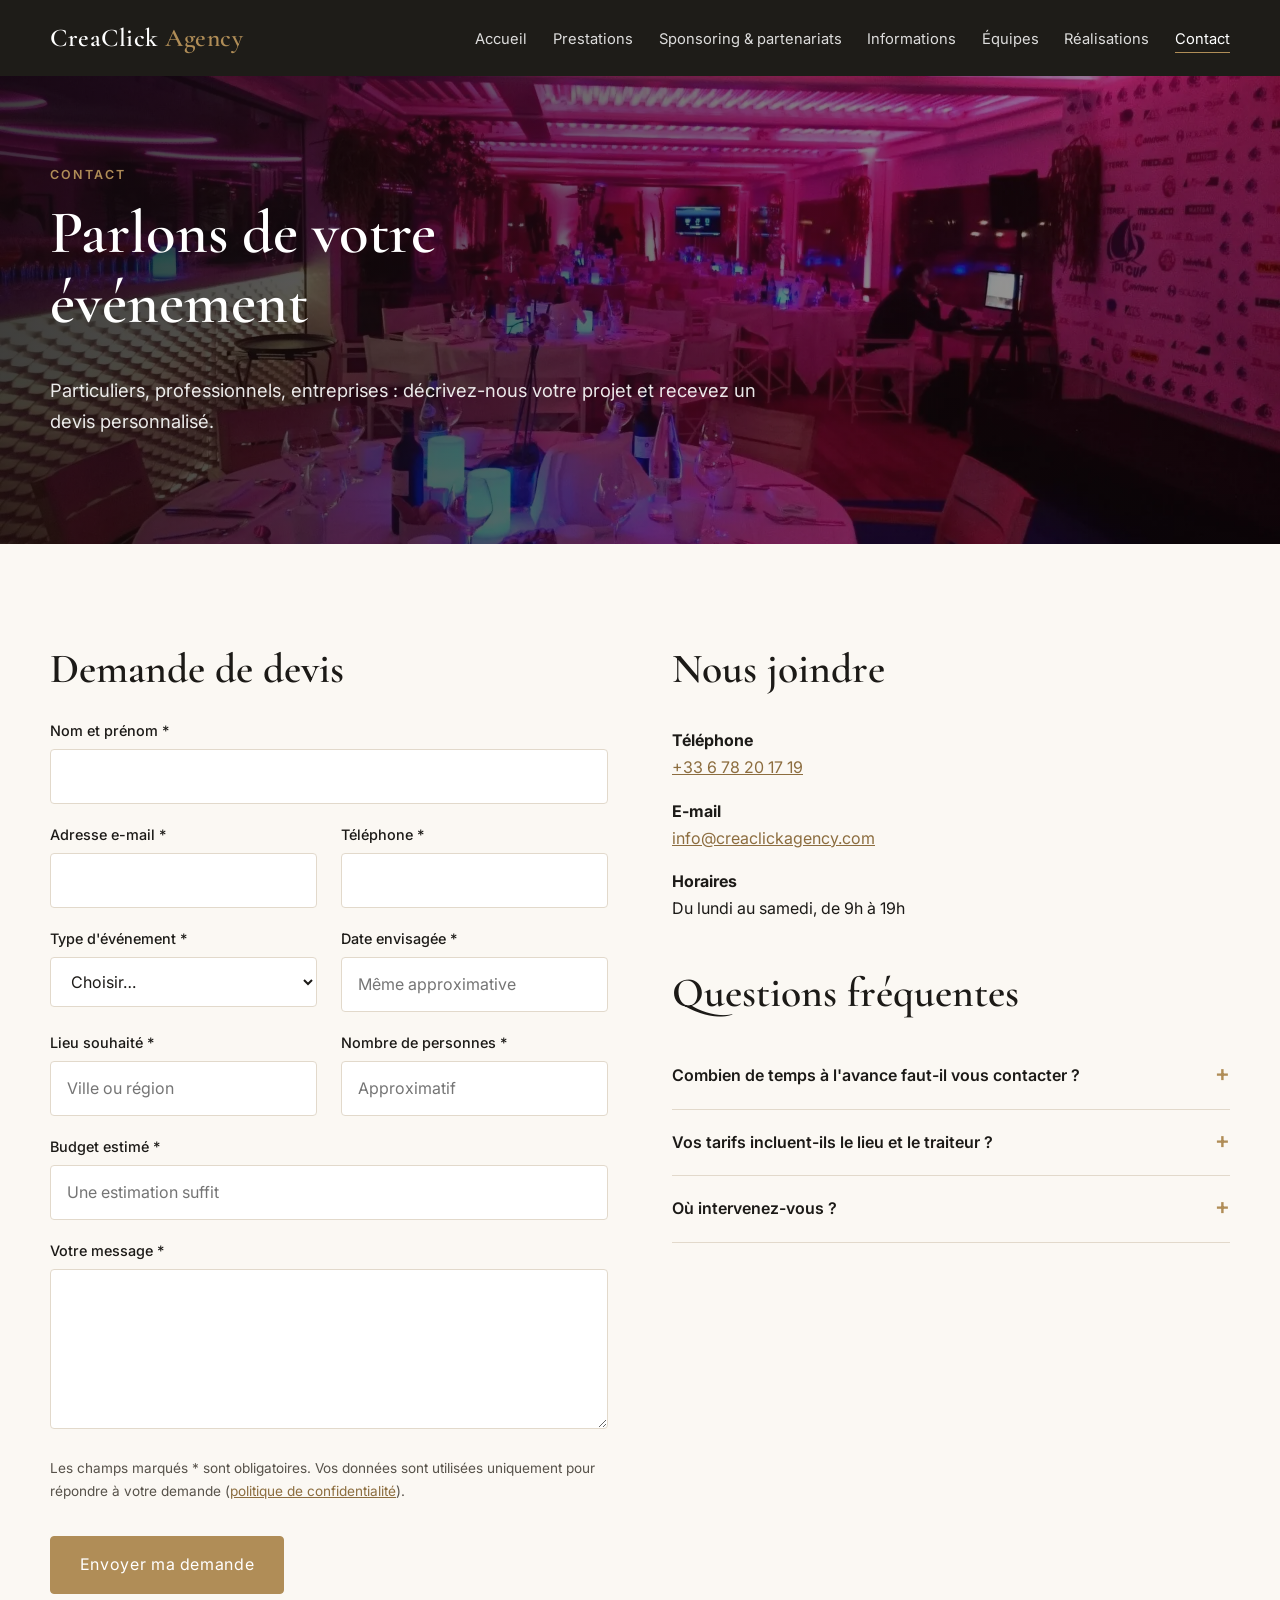
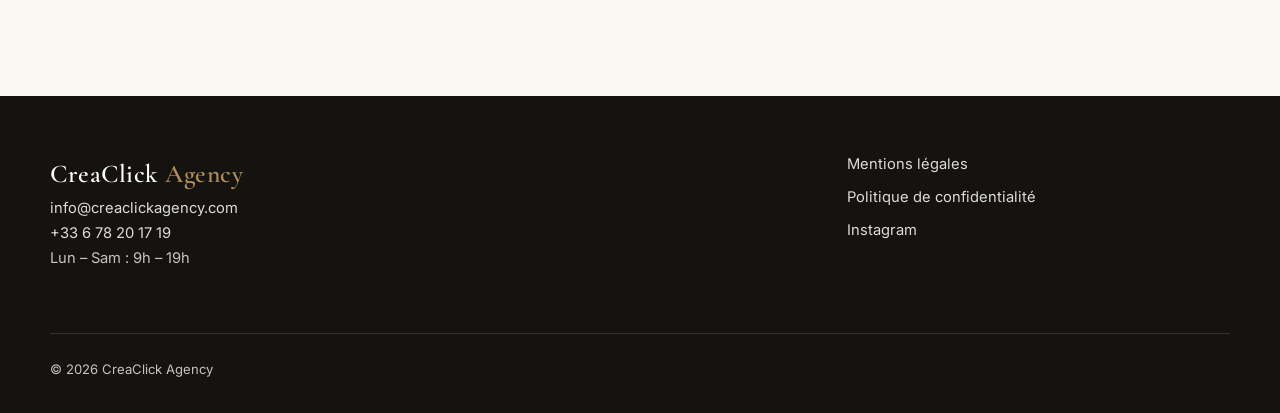
==== contact/index.html @ 63cdad79 "Refonte statique du site CreaClick Agency - 7 pages reprises de Webador + mentions légales, confiden" ====
<!doctype html>
<html lang="fr">
<head>
  <meta charset="utf-8">
  <meta name="viewport" content="width=device-width, initial-scale=1">
  <title>Contact & demande de devis | CreaClick Agency</title>
  <meta name="description" content="Demandez votre devis personnalisé pour un séminaire, un mariage, une soirée privée ou un gala. Réponse rapide, du lundi au samedi de 9h à 19h.">
  <link rel="canonical" href="https://www.creaclickagency.com/contact/">
  <meta property="og:type" content="website">
  <meta property="og:locale" content="fr_FR">
  <meta property="og:site_name" content="CreaClick Agency">
  <meta property="og:title" content="Contact & devis – CreaClick Agency">
  <meta property="og:description" content="Parlez-nous de votre événement : nous revenons vers vous avec une proposition sur mesure.">
  <meta property="og:image" content="https://www.creaclickagency.com/assets/img/og/og-default.jpg">
  <meta property="og:url" content="https://www.creaclickagency.com/contact/">
  <link rel="icon" href="/assets/icons/favicon.svg" type="image/svg+xml">
  <link rel="manifest" href="/site.webmanifest">
  <link rel="preconnect" href="https://fonts.googleapis.com">
  <link rel="preconnect" href="https://fonts.gstatic.com" crossorigin>
  <link href="https://fonts.googleapis.com/css2?family=Cormorant+Garamond:wght@500;600&family=Inter:wght@400;500;600&display=swap" rel="stylesheet">
  <link rel="stylesheet" href="/assets/css/style.css">
  <script type="application/ld+json">
  {
    "@context": "https://schema.org",
    "@type": "FAQPage",
    "mainEntity": [
      {"@type": "Question", "name": "Combien de temps à l'avance faut-il vous contacter ?",
       "acceptedAnswer": {"@type": "Answer", "text": "Nous recommandons de nous contacter 4 à 6 semaines avant un événement de taille moyenne. Les projets de dernière minute sont également acceptés."}},
      {"@type": "Question", "name": "Vos tarifs incluent-ils le lieu et le traiteur ?",
       "acceptedAnswer": {"@type": "Answer", "text": "Non. Le lieu et le traiteur figurent dans votre devis, détaillés poste par poste."}},
      {"@type": "Question", "name": "Où intervenez-vous ?",
       "acceptedAnswer": {"@type": "Answer", "text": "Principalement sur la Côte d'Azur et à Monaco, mais aussi partout en France et à l'international."}}
    ]
  }
  </script>
</head>
<body>
  <a class="skip-link" href="#main-content">Passer au contenu principal</a>

  <header class="site-header">
    <div class="container header-inner">
      <a class="logo" href="/">CreaClick <span>Agency</span></a>
      <button class="nav-toggle" aria-expanded="false" aria-controls="main-nav">Menu</button>
      <nav id="main-nav" class="main-nav" aria-label="Navigation principale">
        <ul>
          <li><a href="/">Accueil</a></li>
          <li><a href="/prestations/">Prestations</a></li>
          <li><a href="/sponsoring-et-partenariats/">Sponsoring & partenariats</a></li>
          <li><a href="/informations/">Informations</a></li>
          <li><a href="/equipes/">Équipes</a></li>
          <li><a href="/realisations/">Réalisations</a></li>
          <li><a href="/contact/" aria-current="page">Contact</a></li>
        </ul>
      </nav>
    </div>
  </header>

  <main id="main-content">
    <section class="hero hero--page" style="--hero-img:url('/assets/img/contact/hero-contact.webp')">
      <div class="container hero-content">
        <p class="eyebrow">Contact</p>
        <h1>Parlons de votre événement</h1>
        <p class="lead">Particuliers, professionnels, entreprises : décrivez-nous votre projet et recevez un devis personnalisé.</p>
      </div>
    </section>

    <section class="section">
      <div class="container two-cols" style="align-items:start">
        <div>
          <h2>Demande de devis</h2>
          <!--
            TODO : brancher le formulaire sur un service d'envoi
            (Formspree, Netlify Forms, Web3Forms ou script PHP chez l'hébergeur).
            Remplacer l'attribut action ci-dessous.
          -->
          <form class="form" action="#" method="post">
            <div class="full">
              <label for="nom">Nom et prénom *</label>
              <input id="nom" name="nom" type="text" autocomplete="name" required>
            </div>
            <div>
              <label for="email">Adresse e-mail *</label>
              <input id="email" name="email" type="email" autocomplete="email" required>
            </div>
            <div>
              <label for="tel">Téléphone *</label>
              <input id="tel" name="telephone" type="tel" autocomplete="tel" required>
            </div>
            <div>
              <label for="type">Type d'événement *</label>
              <select id="type" name="type_evenement" required>
                <option value="">Choisir…</option>
                <option>Séminaire</option>
                <option>Mariage</option>
                <option>Soirée privée</option>
                <option>Gala</option>
                <option>Salon / foire</option>
                <option>Partenariat / sponsoring</option>
                <option>Autre</option>
              </select>
            </div>
            <div>
              <label for="date">Date envisagée *</label>
              <input id="date" name="date" type="text" placeholder="Même approximative" required>
            </div>
            <div>
              <label for="lieu">Lieu souhaité *</label>
              <input id="lieu" name="lieu" type="text" placeholder="Ville ou région" required>
            </div>
            <div>
              <label for="invites">Nombre de personnes *</label>
              <input id="invites" name="nombre_personnes" type="text" inputmode="numeric" placeholder="Approximatif" required>
            </div>
            <div class="full">
              <label for="budget">Budget estimé *</label>
              <input id="budget" name="budget" type="text" placeholder="Une estimation suffit" required>
            </div>
            <div class="full">
              <label for="message">Votre message *</label>
              <textarea id="message" name="message" required></textarea>
            </div>
            <div class="hp" aria-hidden="true">
              <label for="website">Laisser ce champ vide</label>
              <input id="website" name="website" type="text" tabindex="-1" autocomplete="off">
            </div>
            <p class="full form-note">Les champs marqués * sont obligatoires. Vos données sont utilisées uniquement pour répondre à votre demande (<a href="/politique-de-confidentialite/">politique de confidentialité</a>).</p>
            <div class="full"><button class="btn" type="submit">Envoyer ma demande</button></div>
          </form>
        </div>

        <aside>
          <h2>Nous joindre</h2>
          <ul class="contact-info">
            <li><strong>Téléphone</strong><br><a href="tel:+33678201719">+33 6 78 20 17 19</a></li>
            <li><strong>E-mail</strong><br><a href="mailto:info@creaclickagency.com">info@creaclickagency.com</a></li>
            <li><strong>Horaires</strong><br>Du lundi au samedi, de 9h à 19h</li>
          </ul>

          <h2 style="margin-top:2.5rem">Questions fréquentes</h2>
          <div class="faq">
            <details>
              <summary>Combien de temps à l'avance faut-il vous contacter ?</summary>
              <p>Nous recommandons 4 à 6 semaines avant un événement de taille moyenne. Les projets de dernière minute sont également acceptés.</p>
            </details>
            <details>
              <summary>Vos tarifs incluent-ils le lieu et le traiteur ?</summary>
              <p>Non. Ces coûts figurent dans votre devis, détaillés poste par poste.</p>
            </details>
            <details>
              <summary>Où intervenez-vous ?</summary>
              <p>Principalement sur la Côte d'Azur et à Monaco, mais aussi partout en France et à l'international.</p>
            </details>
          </div>
        </aside>
      </div>
    </section>
  </main>

  <footer class="site-footer">
    <div class="container footer-inner">
      <div>
        <p class="logo">CreaClick <span>Agency</span></p>
        <p><a href="mailto:info@creaclickagency.com">info@creaclickagency.com</a><br><a href="tel:+33678201719">+33 6 78 20 17 19</a><br>Lun – Sam : 9h – 19h</p>
      </div>
      <ul class="footer-links">
        <li><a href="/mentions-legales/">Mentions légales</a></li>
        <li><a href="/politique-de-confidentialite/">Politique de confidentialité</a></li>
        <li><a href="https://www.instagram.com/" rel="noopener" target="_blank">Instagram</a></li>
      </ul>
      <p class="copyright">© <span data-year>2026</span> CreaClick Agency</p>
    </div>
  </footer>

  <script src="/assets/js/main.js" defer></script>
</body>
</html>
---- assets/css/style.css ----
/* ==========================================================================
   CreaClick Agency – feuille de style principale
   Sommaire :
   1. Variables (couleurs, typo, espacements)
   2. Reset & base
   3. Utilitaires (container, skip-link, boutons)
   4. En-tête & navigation
   5. Hero
   6. Sections & grilles
   7. Composants (cartes, tags, checklist, étapes, formules, galerie, FAQ, formulaire)
   8. Pied de page
   9. Responsive
   ========================================================================== */

/* 1. Variables ------------------------------------------------------------ */
:root {
  --c-ink: #1c1a17;          /* texte principal */
  --c-ink-soft: #57524a;     /* texte secondaire */
  --c-bg: #fbf8f3;           /* fond crème */
  --c-bg-alt: #f2ece2;       /* fond sections alternées */
  --c-dark: #15130f;         /* fond sombre (header/footer/cta) */
  --c-gold: #b08d57;         /* accent doré */
  --c-gold-dark: #8c6d3f;
  --c-line: #e2d9cb;
  --c-white: #fff;

  --f-title: "Cormorant Garamond", Georgia, serif;
  --f-body: "Inter", system-ui, -apple-system, "Segoe UI", sans-serif;

  --radius: 4px;
  --space: clamp(3.5rem, 8vw, 6.5rem);
  --container: 1180px;
  --header-h: 76px;
}

/* 2. Reset & base --------------------------------------------------------- */
*, *::before, *::after { box-sizing: border-box; }
html { scroll-behavior: smooth; -webkit-text-size-adjust: 100%; }
body {
  margin: 0;
  font-family: var(--f-body);
  font-size: 1rem;
  line-height: 1.7;
  color: var(--c-ink);
  background: var(--c-bg);
}
img { max-width: 100%; height: auto; display: block; }
a { color: var(--c-gold-dark); }
a:hover { color: var(--c-ink); }
h1, h2, h3, h4 {
  font-family: var(--f-title);
  font-weight: 600;
  line-height: 1.15;
  margin: 0 0 .6em;
}
h1 { font-size: clamp(2.3rem, 5vw, 3.8rem); }
h2 { font-size: clamp(1.8rem, 3.5vw, 2.6rem); }
h3, .h3 { font-size: 1.5rem; }
p { margin: 0 0 1em; }
:focus-visible { outline: 2px solid var(--c-gold); outline-offset: 3px; }

/* 3. Utilitaires ---------------------------------------------------------- */
.container { width: min(100% - 2rem, var(--container)); margin-inline: auto; }
.skip-link {
  position: absolute; left: 1rem; top: -100px; z-index: 100;
  background: var(--c-gold); color: var(--c-white); padding: .6rem 1rem;
}
.skip-link:focus { top: 1rem; }
.visually-hidden {
  position: absolute !important; width: 1px; height: 1px; overflow: hidden;
  clip: rect(0 0 0 0); white-space: nowrap;
}
.eyebrow {
  font-size: .78rem; letter-spacing: .18em; text-transform: uppercase;
  color: var(--c-gold); font-weight: 600; margin-bottom: .8rem;
}
.lead { font-size: 1.15rem; color: inherit; opacity: .9; max-width: 60ch; }
.text-center { text-align: center; }
.text-center .lead { margin-inline: auto; }

.btn {
  display: inline-block;
  padding: .9rem 1.8rem;
  border: 1px solid var(--c-gold);
  background: var(--c-gold);
  color: var(--c-white);
  font-weight: 500;
  letter-spacing: .04em;
  text-decoration: none;
  border-radius: var(--radius);
  transition: background .2s, color .2s, border-color .2s;
  cursor: pointer;
  font: inherit;
}
.btn:hover { background: var(--c-gold-dark); border-color: var(--c-gold-dark); color: var(--c-white); }
.btn-ghost { background: transparent; color: var(--c-white); border-color: rgba(255,255,255,.7); }
.btn-ghost:hover { background: var(--c-white); color: var(--c-ink); border-color: var(--c-white); }
.btn-outline { background: transparent; color: var(--c-gold-dark); }
.btn-outline:hover { background: var(--c-gold); color: var(--c-white); }
.actions { display: flex; flex-wrap: wrap; gap: 1rem; margin-top: 2rem; }

/* 4. En-tête & navigation ------------------------------------------------- */
.site-header {
  position: sticky; top: 0; z-index: 50;
  background: rgba(21, 19, 15, .96);
  backdrop-filter: blur(6px);
  color: var(--c-white);
}
.header-inner {
  display: flex; align-items: center; justify-content: space-between;
  min-height: var(--header-h); gap: 1rem;
}
.logo {
  font-family: var(--f-title); font-size: 1.6rem; font-weight: 600;
  color: var(--c-white); text-decoration: none; margin: 0; letter-spacing: .02em;
}
.logo span { color: var(--c-gold); }
.logo:hover { color: var(--c-white); }
.main-nav ul { display: flex; gap: 1.6rem; list-style: none; margin: 0; padding: 0; }
.main-nav a {
  color: rgba(255,255,255,.85); text-decoration: none; font-size: .92rem;
  padding: .3rem 0; border-bottom: 1px solid transparent;
}
.main-nav a:hover, .main-nav a[aria-current="page"] { color: var(--c-white); border-color: var(--c-gold); }
.nav-toggle {
  display: none; background: none; border: 1px solid rgba(255,255,255,.5);
  color: var(--c-white); padding: .45rem .9rem; font: inherit; border-radius: var(--radius); cursor: pointer;
}

/* 5. Hero ----------------------------------------------------------------- */
.hero {
  position: relative;
  min-height: min(88vh, 760px);
  display: flex; align-items: center;
  color: var(--c-white);
  background: var(--c-dark) var(--hero-img) center / cover no-repeat;
}
.hero::before {
  content: ""; position: absolute; inset: 0;
  background: linear-gradient(90deg, rgba(10,9,7,.78) 0%, rgba(10,9,7,.35) 100%);
}
.hero-content { position: relative; padding-block: 5rem; }
.hero h1 { max-width: 18ch; }
.hero--page { min-height: 52vh; }
.hero--page h1 { max-width: 22ch; }

/* 6. Sections & grilles --------------------------------------------------- */
.section { padding-block: var(--space); }
.section-alt { background: var(--c-bg-alt); }
.section-head { max-width: 720px; margin-bottom: 3rem; }
.section-head.text-center { margin-inline: auto; }
.two-cols { display: grid; grid-template-columns: 1fr 1fr; gap: clamp(2rem, 5vw, 5rem); align-items: center; }
.two-cols > *, .grid-2 > *, .grid-3 > *, .step > *, .form > * { min-width: 0; }
.two-cols img { border-radius: var(--radius); width: 100%; object-fit: cover; aspect-ratio: 4 / 3; }
.two-cols--reverse > :first-child { order: 2; }
.grid-3 { display: grid; grid-template-columns: repeat(3, 1fr); gap: 2rem; }
.grid-2 { display: grid; grid-template-columns: repeat(2, 1fr); gap: 2rem; }

.cta { background: var(--c-dark); color: var(--c-white); text-align: center; }
.cta p { opacity: .85; max-width: 60ch; margin-inline: auto; }
.cta .actions { justify-content: center; }

/* 7. Composants ----------------------------------------------------------- */
/* Cartes */
.cards { list-style: none; padding: 0; margin: 0; display: grid; gap: 1.5rem; counter-reset: card; }
.cards-3 { grid-template-columns: repeat(3, 1fr); }
.cards-4 { grid-template-columns: repeat(4, 1fr); }
.card {
  background: var(--c-white); padding: 2rem 1.6rem; border-top: 2px solid var(--c-gold);
  border-radius: var(--radius); box-shadow: 0 1px 2px rgba(0,0,0,.04);
}
ol.cards .card { counter-increment: card; }
ol.cards .card::before {
  content: "0" counter(card); display: block; font-family: var(--f-title);
  font-size: 2rem; color: var(--c-gold); margin-bottom: .4rem;
}
.card p { color: var(--c-ink-soft); margin: 0; }
.card img { margin: -2rem -1.6rem 1.5rem; width: calc(100% + 3.2rem); max-width: none; aspect-ratio: 3 / 2; object-fit: cover; }

/* Tags */
.tags { list-style: none; padding: 0; margin: 0; display: flex; flex-wrap: wrap; gap: .6rem; }
.tags li { border: 1px solid var(--c-gold); color: var(--c-gold-dark); padding: .4rem 1rem; border-radius: 99px; font-size: .9rem; }

/* Checklist */
.checklist { list-style: none; padding: 0; margin: 0; }
.checklist li { padding: .8rem 0 .8rem 2rem; position: relative; border-bottom: 1px solid var(--c-line); }
.checklist li::before { content: "✦"; position: absolute; left: 0; color: var(--c-gold); }

/* Étapes (process) */
.steps { list-style: none; padding: 0; margin: 0; display: grid; gap: 2.5rem; counter-reset: step; }
.step { display: grid; grid-template-columns: 1fr 1fr; gap: 3rem; align-items: center; counter-increment: step; }
.step:nth-child(even) > :first-child { order: 2; }
.step img { border-radius: var(--radius); aspect-ratio: 4 / 3; object-fit: cover; width: 100%; }
.step h3::before { content: "Étape " counter(step) " — "; color: var(--c-gold); }

/* Formules / tarifs */
.pricing { display: grid; grid-template-columns: repeat(3, 1fr); gap: 1.5rem; align-items: stretch; }
.plan {
  background: var(--c-white); border: 1px solid var(--c-line); border-radius: var(--radius);
  display: flex; flex-direction: column; overflow: hidden;
}
.plan img { aspect-ratio: 3 / 2; object-fit: cover; width: 100%; }
.plan-body { padding: 2rem; display: flex; flex-direction: column; flex: 1; }
.plan-price { font-family: var(--f-title); font-size: 1.6rem; color: var(--c-gold-dark); margin-bottom: .3rem; }
.plan-target { color: var(--c-ink-soft); font-style: italic; }
.plan ul { padding-left: 1.1rem; margin: 0 0 1.5rem; }
.plan .btn { margin-top: auto; align-self: flex-start; }
.plan--featured { border-color: var(--c-gold); box-shadow: 0 10px 30px rgba(176,141,87,.18); }

/* Galerie */
.gallery { display: grid; grid-template-columns: repeat(auto-fill, minmax(260px, 1fr)); gap: 1rem; list-style: none; padding: 0; margin: 0; }
.gallery img { width: 100%; aspect-ratio: 1; object-fit: cover; border-radius: var(--radius); transition: transform .4s; }
.gallery a { display: block; overflow: hidden; border-radius: var(--radius); }
.gallery a:hover img { transform: scale(1.04); }

/* FAQ */
.faq details { border-bottom: 1px solid var(--c-line); padding: 1.2rem 0; }
.faq summary { cursor: pointer; font-weight: 600; list-style: none; position: relative; padding-right: 2rem; }
.faq summary::-webkit-details-marker { display: none; }
.faq summary::after { content: "+"; position: absolute; right: 0; color: var(--c-gold); font-size: 1.4rem; line-height: 1; }
.faq details[open] summary::after { content: "–"; }
.faq details p { margin: .8rem 0 0; color: var(--c-ink-soft); }

/* Formulaire */
.form { display: grid; grid-template-columns: 1fr 1fr; gap: 1.2rem 1.5rem; }
.form .full { grid-column: 1 / -1; }
.form label { display: block; font-size: .9rem; font-weight: 500; margin-bottom: .35rem; }
.form input, .form select, .form textarea {
  width: 100%; padding: .8rem 1rem; font: inherit; color: inherit;
  background: var(--c-white); border: 1px solid var(--c-line); border-radius: var(--radius);
}
.form input:focus, .form select:focus, .form textarea:focus { border-color: var(--c-gold); outline: none; }
.form textarea { min-height: 160px; resize: vertical; }
.form .hp { position: absolute; left: -9999px; }
.form-note { font-size: .85rem; color: var(--c-ink-soft); }
.contact-info { list-style: none; padding: 0; margin: 0; }
.contact-info li { padding: .5rem 0; }

/* Pages légales / texte long */
.prose { max-width: 780px; }
.prose h2 { font-size: 1.7rem; margin-top: 2.5rem; }

/* 8. Pied de page --------------------------------------------------------- */
.site-footer { background: var(--c-dark); color: rgba(255,255,255,.75); padding-block: 3.5rem 2rem; font-size: .92rem; }
.site-footer a { color: rgba(255,255,255,.85); text-decoration: none; }
.site-footer a:hover { color: var(--c-gold); }
.footer-inner { display: grid; grid-template-columns: 2fr 1fr; gap: 2rem; }
.footer-links { list-style: none; padding: 0; margin: 0; display: grid; gap: .5rem; align-content: start; }
.copyright { grid-column: 1 / -1; border-top: 1px solid rgba(255,255,255,.12); padding-top: 1.5rem; margin: 1rem 0 0; font-size: .82rem; }

/* 9. Responsive ----------------------------------------------------------- */
@media (max-width: 1080px) {
  .nav-toggle { display: block; }
  .main-nav {
    position: absolute; top: var(--header-h); left: 0; right: 0;
    background: var(--c-dark); display: none; padding: 1rem 0 1.5rem;
  }
  .main-nav.is-open { display: block; }
  .main-nav ul { flex-direction: column; gap: 0; width: min(100% - 2rem, var(--container)); margin-inline: auto; }
  .main-nav a { display: block; padding: .8rem 0; border-bottom: 1px solid rgba(255,255,255,.08); }
  .cards-4 { grid-template-columns: repeat(2, 1fr); }
}
@media (max-width: 820px) {
  .two-cols, .step, .grid-2, .grid-3, .cards-3, .pricing, .form, .footer-inner { grid-template-columns: 1fr; }
  .two-cols--reverse > :first-child, .step:nth-child(even) > :first-child { order: 0; }
}
@media (max-width: 520px) {
  .cards-4 { grid-template-columns: 1fr; }
  .actions .btn { width: 100%; text-align: center; }
}
@media (prefers-reduced-motion: reduce) {
  html { scroll-behavior: auto; }
  * { transition: none !important; }
}
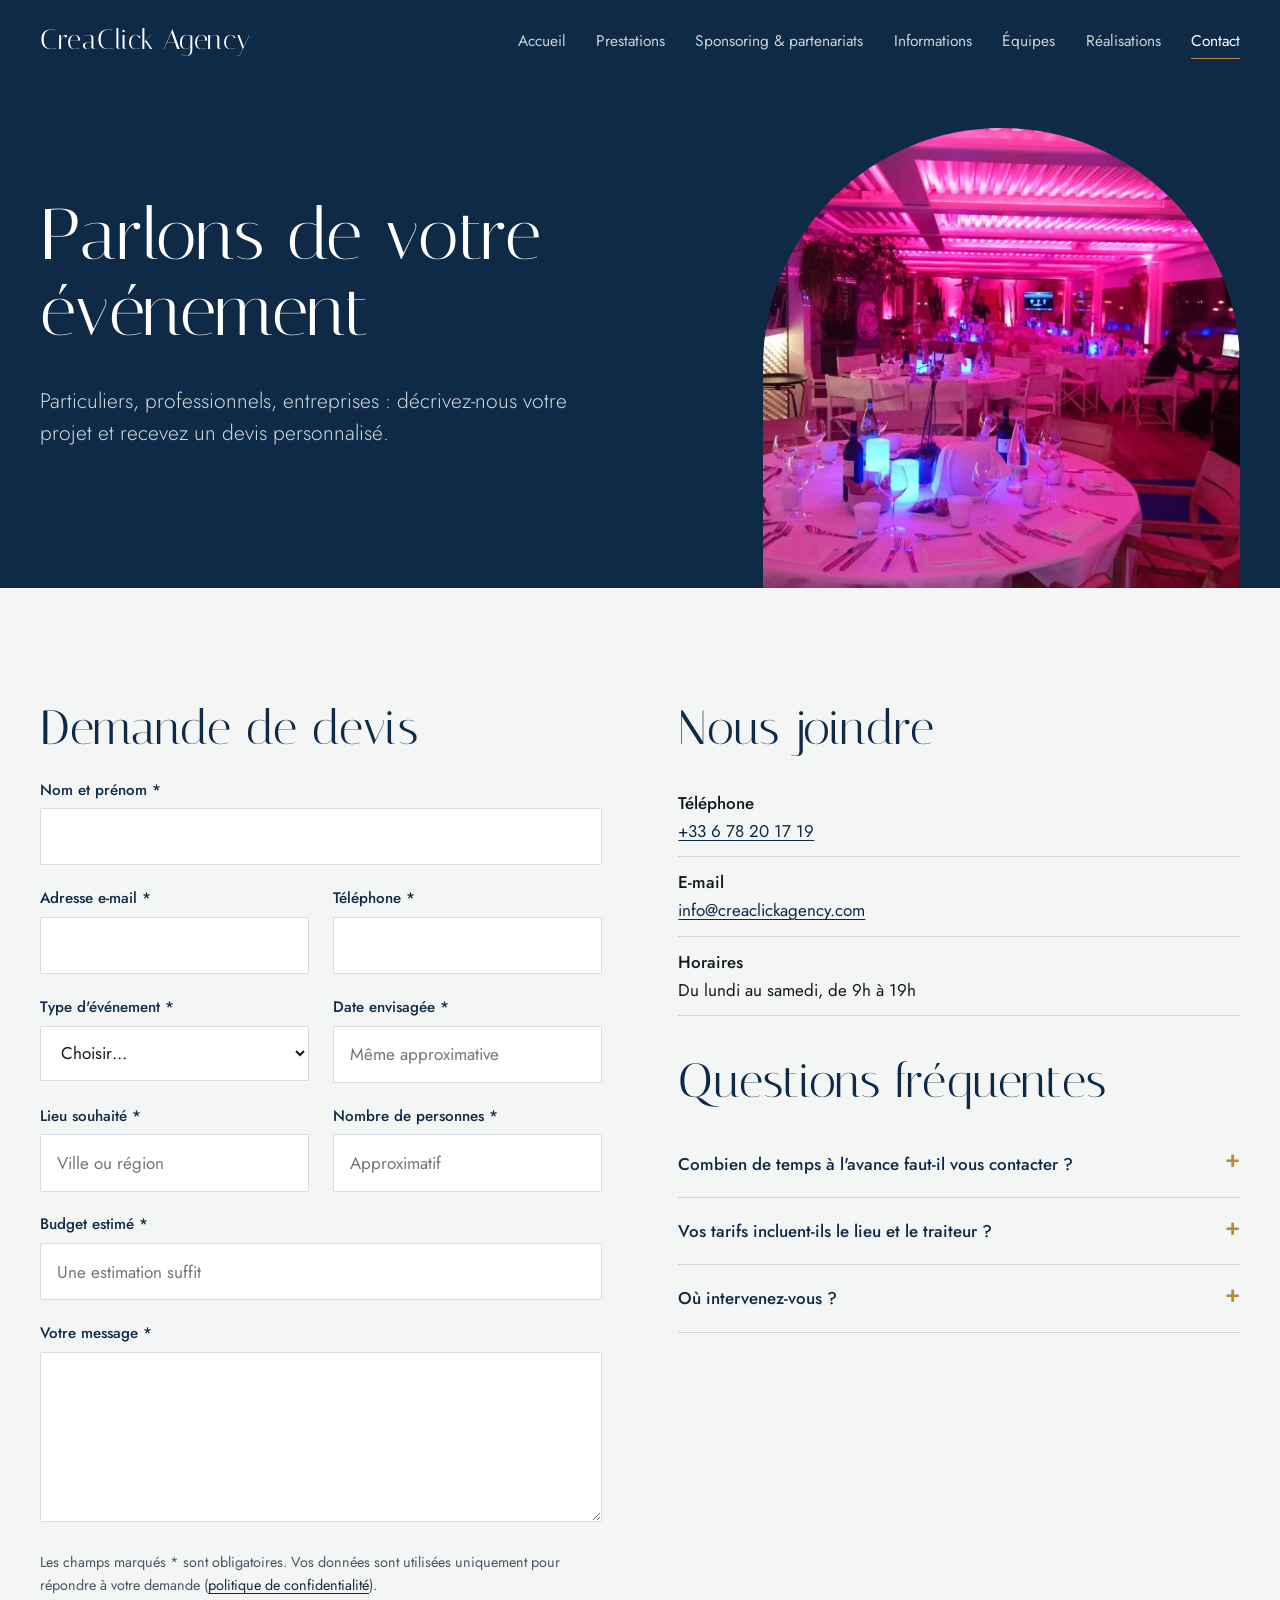
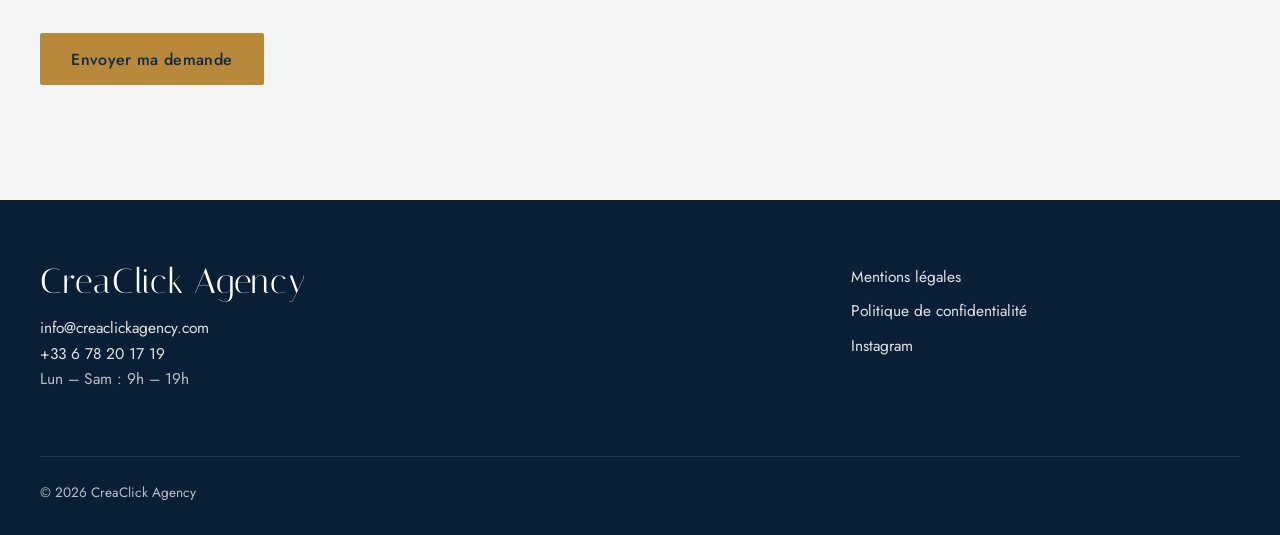
==== commit 29d910de: "Nouveau design « Riviera » - Palette marine / écume / hortensia / laiton tirée des photos de l'agenc" ====
--- a/contact/index.html
+++ b/contact/index.html
@@ -17,7 +17,7 @@
   <link rel="manifest" href="/site.webmanifest">
   <link rel="preconnect" href="https://fonts.googleapis.com">
   <link rel="preconnect" href="https://fonts.gstatic.com" crossorigin>
-  <link href="https://fonts.googleapis.com/css2?family=Cormorant+Garamond:wght@500;600&family=Inter:wght@400;500;600&display=swap" rel="stylesheet">
+  <link href="https://fonts.googleapis.com/css2?family=Italiana&family=Jost:wght@300;400;500&display=swap" rel="stylesheet">
   <link rel="stylesheet" href="/assets/css/style.css">
   <script type="application/ld+json">
   {
@@ -58,7 +58,6 @@
   <main id="main-content">
     <section class="hero hero--page" style="--hero-img:url('/assets/img/contact/hero-contact.webp')">
       <div class="container hero-content">
-        <p class="eyebrow">Contact</p>
         <h1>Parlons de votre événement</h1>
         <p class="lead">Particuliers, professionnels, entreprises : décrivez-nous votre projet et recevez un devis personnalisé.</p>
       </div>
@@ -69,11 +68,16 @@
         <div>
           <h2>Demande de devis</h2>
           <!--
-            TODO : brancher le formulaire sur un service d'envoi
-            (Formspree, Netlify Forms, Web3Forms ou script PHP chez l'hébergeur).
-            Remplacer l'attribut action ci-dessous.
+            Envoi via Web3Forms (https://web3forms.com) : les demandes arrivent par e-mail.
+            La clé access_key est publique par conception (elle ne permet que d'envoyer vers l'adresse enregistrée).
+            Avec JavaScript : envoi en AJAX (assets/js/contact.js) puis redirection vers /contact/merci/.
+            Sans JavaScript : envoi classique, Web3Forms affiche sa propre page de confirmation.
           -->
-          <form class="form" action="#" method="post">
+          <form class="form" id="contact-form" action="https://api.web3forms.com/submit" method="post">
+            <input type="hidden" name="access_key" value="WEB3FORMS_ACCESS_KEY">
+            <input type="hidden" name="subject" value="Nouvelle demande de devis – creaclickagency.com">
+            <input type="hidden" name="from_name" value="Site CreaClick Agency">
+            <input type="hidden" name="redirect" value="https://www.creaclickagency.com/contact/merci/">
             <div class="full">
               <label for="nom">Nom et prénom *</label>
               <input id="nom" name="nom" type="text" autocomplete="name" required>
@@ -119,12 +123,14 @@
               <label for="message">Votre message *</label>
               <textarea id="message" name="message" required></textarea>
             </div>
+            <!-- Pot de miel anti-spam : les robots cochent cette case, Web3Forms rejette alors l'envoi -->
             <div class="hp" aria-hidden="true">
-              <label for="website">Laisser ce champ vide</label>
-              <input id="website" name="website" type="text" tabindex="-1" autocomplete="off">
+              <label for="botcheck">Ne pas cocher</label>
+              <input id="botcheck" name="botcheck" type="checkbox" tabindex="-1" autocomplete="off">
             </div>
             <p class="full form-note">Les champs marqués * sont obligatoires. Vos données sont utilisées uniquement pour répondre à votre demande (<a href="/politique-de-confidentialite/">politique de confidentialité</a>).</p>
             <div class="full"><button class="btn" type="submit">Envoyer ma demande</button></div>
+            <p class="full form-status" role="status" aria-live="polite" hidden></p>
           </form>
         </div>
 
@@ -172,5 +178,6 @@
   </footer>
 
   <script src="/assets/js/main.js" defer></script>
+  <script src="/assets/js/contact.js" defer></script>
 </body>
 </html>
--- a/assets/css/style.css
+++ b/assets/css/style.css
@@ -1,268 +1,305 @@
 /* ==========================================================================
    CreaClick Agency – feuille de style principale
-   Sommaire :
-   1. Variables (couleurs, typo, espacements)
-   2. Reset & base
-   3. Utilitaires (container, skip-link, boutons)
-   4. En-tête & navigation
-   5. Hero
-   6. Sections & grilles
-   7. Composants (cartes, tags, checklist, étapes, formules, galerie, FAQ, formulaire)
-   8. Pied de page
-   9. Responsive
+   Direction artistique « Riviera » : marine des serviettes, laiton des cordages,
+   hortensia des centres de table, arcades des villas, affiches Art déco de la Côte d'Azur.
+
+   1. Variables      2. Base & typographie      3. Utilitaires & boutons
+   4. En-tête        5. Bandeau (hero en arche) 6. Sections & grilles
+   7. Composants     8. Pied de page            9. Responsive
    ========================================================================== */
 
 /* 1. Variables ------------------------------------------------------------ */
 :root {
-  --c-ink: #1c1a17;          /* texte principal */
-  --c-ink-soft: #57524a;     /* texte secondaire */
-  --c-bg: #fbf8f3;           /* fond crème */
-  --c-bg-alt: #f2ece2;       /* fond sections alternées */
-  --c-dark: #15130f;         /* fond sombre (header/footer/cta) */
-  --c-gold: #b08d57;         /* accent doré */
-  --c-gold-dark: #8c6d3f;
-  --c-line: #e2d9cb;
-  --c-white: #fff;
-
-  --f-title: "Cormorant Garamond", Georgia, serif;
-  --f-body: "Inter", system-ui, -apple-system, "Segoe UI", sans-serif;
-
-  --radius: 4px;
-  --space: clamp(3.5rem, 8vw, 6.5rem);
-  --container: 1180px;
-  --header-h: 76px;
-}
-
-/* 2. Reset & base --------------------------------------------------------- */
+  --marine: #0e2a47;        /* fonds sombres, titres */
+  --marine-deep: #0a1f35;   /* pied de page */
+  --ecume: #f4f6f5;         /* fond clair */
+  --hortensia: #dce4ef;     /* sections alternées */
+  --laiton: #b8893b;        /* boutons, filets */
+  --laiton-clair: #d4ad6a;  /* survol sur fond sombre */
+  --encre: #121820;         /* texte courant */
+  --encre-douce: #4a5562;   /* texte secondaire */
+  --filet: rgba(14, 42, 71, .16);
+
+  --f-display: "Italiana", "Didot", "Bodoni MT", Georgia, serif;
+  --f-text: "Jost", "Futura", "Century Gothic", system-ui, sans-serif;
+
+  --container: 1200px;
+  --gutter: max(1rem, (100% - var(--container)) / 2);
+  --space: clamp(4rem, 9vw, 7.5rem);
+  --header-h: 80px;
+}
+
+/* 2. Base & typographie ---------------------------------------------------
+   Échelle : 17 · 21 · 24 · 36 · 48 · 72 px                                  */
 *, *::before, *::after { box-sizing: border-box; }
 html { scroll-behavior: smooth; -webkit-text-size-adjust: 100%; }
 body {
   margin: 0;
-  font-family: var(--f-body);
-  font-size: 1rem;
-  line-height: 1.7;
-  color: var(--c-ink);
-  background: var(--c-bg);
+  font-family: var(--f-text);
+  font-size: 1.0625rem;
+  line-height: 1.65;
+  color: var(--encre);
+  background: var(--ecume);
 }
 img { max-width: 100%; height: auto; display: block; }
-a { color: var(--c-gold-dark); }
-a:hover { color: var(--c-ink); }
-h1, h2, h3, h4 {
-  font-family: var(--f-title);
-  font-weight: 600;
-  line-height: 1.15;
-  margin: 0 0 .6em;
-}
-h1 { font-size: clamp(2.3rem, 5vw, 3.8rem); }
-h2 { font-size: clamp(1.8rem, 3.5vw, 2.6rem); }
-h3, .h3 { font-size: 1.5rem; }
-p { margin: 0 0 1em; }
-:focus-visible { outline: 2px solid var(--c-gold); outline-offset: 3px; }
-
-/* 3. Utilitaires ---------------------------------------------------------- */
+a { color: var(--marine); text-underline-offset: .2em; text-decoration-thickness: 1px; }
+a:hover { color: var(--laiton); }
+h1, h2 {
+  font-family: var(--f-display);
+  font-weight: 400;
+  line-height: 1.05;
+  letter-spacing: .005em;
+  color: var(--marine);
+  margin: 0 0 .5em;
+}
+h1 { font-size: clamp(2.6rem, 6vw, 4.5rem); }
+h2 { font-size: clamp(2.1rem, 4vw, 3rem); }
+h3, .h3 {
+  font-family: var(--f-text);
+  font-weight: 500;
+  font-size: 1.3125rem;
+  line-height: 1.3;
+  color: var(--marine);
+  margin: 0 0 .5em;
+}
+p { margin: 0 0 1em; max-width: 65ch; }
+strong { font-weight: 500; }
+:focus-visible { outline: 2px solid var(--laiton); outline-offset: 3px; }
+
+/* 3. Utilitaires & boutons ------------------------------------------------ */
 .container { width: min(100% - 2rem, var(--container)); margin-inline: auto; }
 .skip-link {
   position: absolute; left: 1rem; top: -100px; z-index: 100;
-  background: var(--c-gold); color: var(--c-white); padding: .6rem 1rem;
+  background: var(--laiton); color: var(--marine); padding: .6rem 1rem;
 }
 .skip-link:focus { top: 1rem; }
-.visually-hidden {
-  position: absolute !important; width: 1px; height: 1px; overflow: hidden;
-  clip: rect(0 0 0 0); white-space: nowrap;
-}
-.eyebrow {
-  font-size: .78rem; letter-spacing: .18em; text-transform: uppercase;
-  color: var(--c-gold); font-weight: 600; margin-bottom: .8rem;
-}
-.lead { font-size: 1.15rem; color: inherit; opacity: .9; max-width: 60ch; }
+.lead { font-size: 1.3125rem; line-height: 1.55; font-weight: 300; max-width: 46ch; }
 .text-center { text-align: center; }
-.text-center .lead { margin-inline: auto; }
+.text-center p, .text-center .lead { margin-inline: auto; }
+.eyebrow { font-size: .95rem; color: var(--encre-douce); margin-bottom: .5rem; }
 
 .btn {
   display: inline-block;
-  padding: .9rem 1.8rem;
-  border: 1px solid var(--c-gold);
-  background: var(--c-gold);
-  color: var(--c-white);
-  font-weight: 500;
-  letter-spacing: .04em;
+  padding: .95rem 1.9rem;
+  border: 1px solid var(--laiton);
+  border-radius: 2px;
+  background: var(--laiton);
+  color: var(--marine);
+  font: 500 1rem/1.2 var(--f-text);
+  letter-spacing: .02em;
   text-decoration: none;
-  border-radius: var(--radius);
-  transition: background .2s, color .2s, border-color .2s;
   cursor: pointer;
-  font: inherit;
-}
-.btn:hover { background: var(--c-gold-dark); border-color: var(--c-gold-dark); color: var(--c-white); }
-.btn-ghost { background: transparent; color: var(--c-white); border-color: rgba(255,255,255,.7); }
-.btn-ghost:hover { background: var(--c-white); color: var(--c-ink); border-color: var(--c-white); }
-.btn-outline { background: transparent; color: var(--c-gold-dark); }
-.btn-outline:hover { background: var(--c-gold); color: var(--c-white); }
-.actions { display: flex; flex-wrap: wrap; gap: 1rem; margin-top: 2rem; }
-
-/* 4. En-tête & navigation ------------------------------------------------- */
-.site-header {
-  position: sticky; top: 0; z-index: 50;
-  background: rgba(21, 19, 15, .96);
-  backdrop-filter: blur(6px);
-  color: var(--c-white);
-}
-.header-inner {
-  display: flex; align-items: center; justify-content: space-between;
-  min-height: var(--header-h); gap: 1rem;
-}
+  transition: background-color .2s, color .2s, border-color .2s;
+}
+.btn:hover { background: var(--marine); border-color: var(--marine); color: #fff; }
+.btn-outline { background: transparent; border-color: var(--marine); color: var(--marine); }
+.btn-outline:hover { background: var(--marine); color: #fff; }
+.btn-ghost { background: transparent; border-color: rgba(255,255,255,.55); color: #fff; }
+.btn-ghost:hover { background: #fff; border-color: #fff; color: var(--marine); }
+.actions { display: flex; flex-wrap: wrap; gap: 1rem; margin-top: 2.2rem; }
+
+/* 4. En-tête -------------------------------------------------------------- */
+.site-header { position: sticky; top: 0; z-index: 50; background: var(--marine); color: #fff; }
+.header-inner { display: flex; align-items: center; justify-content: space-between; min-height: var(--header-h); gap: 1rem; }
 .logo {
-  font-family: var(--f-title); font-size: 1.6rem; font-weight: 600;
-  color: var(--c-white); text-decoration: none; margin: 0; letter-spacing: .02em;
-}
-.logo span { color: var(--c-gold); }
-.logo:hover { color: var(--c-white); }
-.main-nav ul { display: flex; gap: 1.6rem; list-style: none; margin: 0; padding: 0; }
+  font-family: var(--f-display); font-size: 1.75rem; letter-spacing: .02em;
+  color: #fff; text-decoration: none; margin: 0; line-height: 1;
+}
+.logo span { color: inherit; }
+.logo:hover { color: #fff; }
+.main-nav ul { display: flex; gap: 1.9rem; list-style: none; margin: 0; padding: 0; }
 .main-nav a {
-  color: rgba(255,255,255,.85); text-decoration: none; font-size: .92rem;
-  padding: .3rem 0; border-bottom: 1px solid transparent;
-}
-.main-nav a:hover, .main-nav a[aria-current="page"] { color: var(--c-white); border-color: var(--c-gold); }
+  color: rgba(255,255,255,.78); text-decoration: none; font-size: .97rem;
+  padding: .35rem 0; border-bottom: 1px solid transparent; transition: color .2s, border-color .2s;
+}
+.main-nav a:hover, .main-nav a[aria-current="page"] { color: #fff; border-color: var(--laiton); }
 .nav-toggle {
-  display: none; background: none; border: 1px solid rgba(255,255,255,.5);
-  color: var(--c-white); padding: .45rem .9rem; font: inherit; border-radius: var(--radius); cursor: pointer;
-}
-
-/* 5. Hero ----------------------------------------------------------------- */
+  display: none; background: none; border: 1px solid rgba(255,255,255,.45); border-radius: 2px;
+  color: #fff; padding: .5rem 1rem; font: inherit; cursor: pointer;
+}
+
+/* 5. Bandeau : texte sur marine, photo découpée en arche ------------------
+   L'image vient de --hero-img (attribut style du <section>) et s'affiche
+   dans le pseudo-élément ::after, élément de grille à part entière.        */
 .hero {
-  position: relative;
-  min-height: min(88vh, 760px);
-  display: flex; align-items: center;
-  color: var(--c-white);
-  background: var(--c-dark) var(--hero-img) center / cover no-repeat;
-}
-.hero::before {
-  content: ""; position: absolute; inset: 0;
-  background: linear-gradient(90deg, rgba(10,9,7,.78) 0%, rgba(10,9,7,.35) 100%);
-}
-.hero-content { position: relative; padding-block: 5rem; }
-.hero h1 { max-width: 18ch; }
-.hero--page { min-height: 52vh; }
-.hero--page h1 { max-width: 22ch; }
+  display: grid;
+  grid-template-columns: minmax(0, 1.15fr) minmax(0, .85fr);
+  column-gap: clamp(2rem, 6vw, 6rem);
+  padding-inline: var(--gutter);
+  background: var(--marine);
+  color: #fff;
+}
+.hero > .container { width: auto; margin: 0; }
+.hero-content { align-self: center; padding-block: clamp(3rem, 8vw, 6rem); }
+.hero h1 { color: #fff; max-width: 14ch; }
+.hero .lead { color: rgba(255,255,255,.82); }
+.hero .eyebrow { color: rgba(255,255,255,.7); }
+.hero::after {
+  content: "";
+  grid-column: 2; grid-row: 1;
+  align-self: end;
+  height: min(78vh, 680px);
+  margin-top: 3rem;
+  border-radius: 999px 999px 0 0;
+  background: var(--marine-deep) var(--hero-img) center / cover no-repeat;
+  animation: arche 1.1s cubic-bezier(.2, .7, .2, 1) both;
+}
+.hero--page::after { height: min(56vh, 460px); }
+.hero--page h1 { max-width: 18ch; }
+@keyframes arche { from { clip-path: inset(100% 0 0 0); } to { clip-path: inset(0); } }
 
 /* 6. Sections & grilles --------------------------------------------------- */
 .section { padding-block: var(--space); }
-.section-alt { background: var(--c-bg-alt); }
-.section-head { max-width: 720px; margin-bottom: 3rem; }
+.section-alt { background: var(--hortensia); }
+.section-head { max-width: 720px; margin-bottom: 3.5rem; }
 .section-head.text-center { margin-inline: auto; }
-.two-cols { display: grid; grid-template-columns: 1fr 1fr; gap: clamp(2rem, 5vw, 5rem); align-items: center; }
+.two-cols { display: grid; grid-template-columns: 1fr 1fr; gap: clamp(2rem, 6vw, 6rem); align-items: center; }
 .two-cols > *, .grid-2 > *, .grid-3 > *, .step > *, .form > * { min-width: 0; }
-.two-cols img { border-radius: var(--radius); width: 100%; object-fit: cover; aspect-ratio: 4 / 3; }
+.two-cols img { width: 100%; aspect-ratio: 4 / 3; object-fit: cover; }
 .two-cols--reverse > :first-child { order: 2; }
-.grid-3 { display: grid; grid-template-columns: repeat(3, 1fr); gap: 2rem; }
-.grid-2 { display: grid; grid-template-columns: repeat(2, 1fr); gap: 2rem; }
-
-.cta { background: var(--c-dark); color: var(--c-white); text-align: center; }
-.cta p { opacity: .85; max-width: 60ch; margin-inline: auto; }
+.grid-2 { display: grid; grid-template-columns: repeat(2, 1fr); gap: 3.5rem 5rem; }
+.grid-2 h2 { font-size: clamp(1.8rem, 3vw, 2.3rem); }
+.grid-3 { display: grid; grid-template-columns: repeat(3, 1fr); gap: 3rem; }
+
+.cta { background: var(--hortensia); text-align: center; }
+.cta h2 { font-size: clamp(2.4rem, 5vw, 3.6rem); }
+.cta p { margin-inline: auto; color: var(--encre-douce); }
 .cta .actions { justify-content: center; }
 
 /* 7. Composants ----------------------------------------------------------- */
-/* Cartes */
-.cards { list-style: none; padding: 0; margin: 0; display: grid; gap: 1.5rem; counter-reset: card; }
+/* Listes en colonnes (contenus non séquentiels) : filets verticaux, pas de cartes */
+.cards { list-style: none; padding: 0; margin: 0; display: grid; gap: 0; }
 .cards-3 { grid-template-columns: repeat(3, 1fr); }
 .cards-4 { grid-template-columns: repeat(4, 1fr); }
-.card {
-  background: var(--c-white); padding: 2rem 1.6rem; border-top: 2px solid var(--c-gold);
-  border-radius: var(--radius); box-shadow: 0 1px 2px rgba(0,0,0,.04);
-}
-ol.cards .card { counter-increment: card; }
+.card { padding: .5rem 2rem 0; border-left: 1px solid var(--filet); }
+.card:first-child { padding-left: 0; border-left: 0; }
+.card p { color: var(--encre-douce); margin: 0; }
+
+/* Séquence (ol.cards) : frise numérotée sur un filet de laiton */
+ol.cards { counter-reset: etape; border-top: 1px solid var(--laiton); }
+ol.cards .card { counter-increment: etape; border-left: 0; padding: 0 1.5rem 0 0; position: relative; }
 ol.cards .card::before {
-  content: "0" counter(card); display: block; font-family: var(--f-title);
-  font-size: 2rem; color: var(--c-gold); margin-bottom: .4rem;
-}
-.card p { color: var(--c-ink-soft); margin: 0; }
-.card img { margin: -2rem -1.6rem 1.5rem; width: calc(100% + 3.2rem); max-width: none; aspect-ratio: 3 / 2; object-fit: cover; }
-
-/* Tags */
-.tags { list-style: none; padding: 0; margin: 0; display: flex; flex-wrap: wrap; gap: .6rem; }
-.tags li { border: 1px solid var(--c-gold); color: var(--c-gold-dark); padding: .4rem 1rem; border-radius: 99px; font-size: .9rem; }
-
-/* Checklist */
+  content: counter(etape);
+  display: block;
+  font: 3.5rem/1 var(--f-display);
+  color: var(--laiton);
+  margin: 1.6rem 0 1rem;
+}
+ol.cards .card::after {
+  content: ""; position: absolute; top: -5px; left: 0;
+  width: 9px; height: 9px; border-radius: 50%; background: var(--laiton);
+}
+
+/* Destinations : liste typographique façon affiche */
+.tags {
+  list-style: none; padding: 0; margin: 0;
+  display: flex; flex-wrap: wrap; gap: .2rem 1.6rem;
+  font: clamp(1.6rem, 2.6vw, 2.1rem)/1.3 var(--f-display); color: var(--marine);
+}
+
+/* Engagements */
 .checklist { list-style: none; padding: 0; margin: 0; }
-.checklist li { padding: .8rem 0 .8rem 2rem; position: relative; border-bottom: 1px solid var(--c-line); }
-.checklist li::before { content: "✦"; position: absolute; left: 0; color: var(--c-gold); }
-
-/* Étapes (process) */
-.steps { list-style: none; padding: 0; margin: 0; display: grid; gap: 2.5rem; counter-reset: step; }
-.step { display: grid; grid-template-columns: 1fr 1fr; gap: 3rem; align-items: center; counter-increment: step; }
+.checklist li { padding: 1.1rem 0 1.1rem 2.2rem; position: relative; border-bottom: 1px solid var(--filet); }
+.checklist li::before {
+  content: ""; position: absolute; left: 0; top: 2.05rem;
+  width: 1.3rem; height: 1px; background: var(--laiton);
+}
+
+/* Étapes illustrées (Prestations) */
+.steps { list-style: none; padding: 0; margin: 0; display: grid; gap: clamp(3rem, 7vw, 5.5rem); counter-reset: step; }
+.step { display: grid; grid-template-columns: 1fr 1fr; gap: clamp(2rem, 6vw, 5rem); align-items: center; counter-increment: step; }
 .step:nth-child(even) > :first-child { order: 2; }
-.step img { border-radius: var(--radius); aspect-ratio: 4 / 3; object-fit: cover; width: 100%; }
-.step h3::before { content: "Étape " counter(step) " — "; color: var(--c-gold); }
-
-/* Formules / tarifs */
+.step img { aspect-ratio: 4 / 3; object-fit: cover; width: 100%; }
+.step h3::before {
+  content: counter(step);
+  display: block;
+  font: 4rem/1 var(--f-display);
+  color: var(--laiton);
+  margin-bottom: .6rem;
+}
+
+/* Formules */
 .pricing { display: grid; grid-template-columns: repeat(3, 1fr); gap: 1.5rem; align-items: stretch; }
-.plan {
-  background: var(--c-white); border: 1px solid var(--c-line); border-radius: var(--radius);
-  display: flex; flex-direction: column; overflow: hidden;
-}
+.plan { background: #fff; border: 1px solid var(--filet); display: flex; flex-direction: column; }
 .plan img { aspect-ratio: 3 / 2; object-fit: cover; width: 100%; }
-.plan-body { padding: 2rem; display: flex; flex-direction: column; flex: 1; }
-.plan-price { font-family: var(--f-title); font-size: 1.6rem; color: var(--c-gold-dark); margin-bottom: .3rem; }
-.plan-target { color: var(--c-ink-soft); font-style: italic; }
-.plan ul { padding-left: 1.1rem; margin: 0 0 1.5rem; }
+.plan-body { padding: 2.2rem 2rem; display: flex; flex-direction: column; flex: 1; }
+.plan h3 { font: 2.3rem/1 var(--f-display); margin-bottom: .8rem; }
+.plan-price { font-size: 1.15rem; font-weight: 500; color: var(--laiton); margin-bottom: .3rem; }
+.plan-target { color: var(--encre-douce); }
+.plan ul { padding-left: 1.1rem; margin: 0 0 1.8rem; }
+.plan li { margin-bottom: .3rem; }
 .plan .btn { margin-top: auto; align-self: flex-start; }
-.plan--featured { border-color: var(--c-gold); box-shadow: 0 10px 30px rgba(176,141,87,.18); }
+.plan--featured { background: var(--marine); border-color: var(--marine); color: rgba(255,255,255,.88); }
+.plan--featured h3 { color: #fff; }
+.plan--featured .plan-target { color: rgba(255,255,255,.7); }
+.plan--featured .btn:hover { background: #fff; border-color: #fff; color: var(--marine); }
 
 /* Galerie */
-.gallery { display: grid; grid-template-columns: repeat(auto-fill, minmax(260px, 1fr)); gap: 1rem; list-style: none; padding: 0; margin: 0; }
-.gallery img { width: 100%; aspect-ratio: 1; object-fit: cover; border-radius: var(--radius); transition: transform .4s; }
-.gallery a { display: block; overflow: hidden; border-radius: var(--radius); }
-.gallery a:hover img { transform: scale(1.04); }
+.gallery { display: grid; grid-template-columns: repeat(auto-fill, minmax(240px, 1fr)); gap: .5rem; list-style: none; padding: 0; margin: 0; }
+.gallery img { width: 100%; aspect-ratio: 1; object-fit: cover; }
+.gallery a { display: block; }
+.gallery a:hover img { opacity: .88; }
 
 /* FAQ */
-.faq details { border-bottom: 1px solid var(--c-line); padding: 1.2rem 0; }
-.faq summary { cursor: pointer; font-weight: 600; list-style: none; position: relative; padding-right: 2rem; }
+.faq details { border-bottom: 1px solid var(--filet); padding: 1.2rem 0; }
+.faq summary { cursor: pointer; font-weight: 500; color: var(--marine); list-style: none; position: relative; padding-right: 2rem; }
 .faq summary::-webkit-details-marker { display: none; }
-.faq summary::after { content: "+"; position: absolute; right: 0; color: var(--c-gold); font-size: 1.4rem; line-height: 1; }
+.faq summary::after { content: "+"; position: absolute; right: 0; top: -.15rem; color: var(--laiton); font-size: 1.5rem; line-height: 1; }
 .faq details[open] summary::after { content: "–"; }
-.faq details p { margin: .8rem 0 0; color: var(--c-ink-soft); }
+.faq details p { margin: .8rem 0 0; color: var(--encre-douce); }
 
 /* Formulaire */
-.form { display: grid; grid-template-columns: 1fr 1fr; gap: 1.2rem 1.5rem; }
+.form { display: grid; grid-template-columns: 1fr 1fr; gap: 1.3rem 1.5rem; }
 .form .full { grid-column: 1 / -1; }
-.form label { display: block; font-size: .9rem; font-weight: 500; margin-bottom: .35rem; }
+.form label { display: block; font-size: .95rem; font-weight: 500; color: var(--marine); margin-bottom: .35rem; }
 .form input, .form select, .form textarea {
-  width: 100%; padding: .8rem 1rem; font: inherit; color: inherit;
-  background: var(--c-white); border: 1px solid var(--c-line); border-radius: var(--radius);
-}
-.form input:focus, .form select:focus, .form textarea:focus { border-color: var(--c-gold); outline: none; }
-.form textarea { min-height: 160px; resize: vertical; }
+  width: 100%; padding: .85rem 1rem; font: inherit; color: inherit;
+  background: #fff; border: 1px solid var(--filet); border-radius: 2px;
+}
+.form input:focus, .form select:focus, .form textarea:focus { border-color: var(--marine); outline: 1px solid var(--marine); }
+.form textarea { min-height: 170px; resize: vertical; }
 .form .hp { position: absolute; left: -9999px; }
-.form-note { font-size: .85rem; color: var(--c-ink-soft); }
+.form-note { font-size: .9rem; color: var(--encre-douce); }
+.form-status { margin: 0; padding: .9rem 1.1rem; background: #e7f1ea; color: #23523a; }
+.form-status.is-error { background: #f8e9e7; color: #8a2a22; }
+.form button[disabled] { opacity: .6; cursor: wait; }
 .contact-info { list-style: none; padding: 0; margin: 0; }
-.contact-info li { padding: .5rem 0; }
-
-/* Pages légales / texte long */
-.prose { max-width: 780px; }
-.prose h2 { font-size: 1.7rem; margin-top: 2.5rem; }
+.contact-info li { padding: .7rem 0; border-bottom: 1px solid var(--filet); }
+
+/* Pages de texte long */
+.prose { max-width: 760px; }
+.prose h2 { font-size: 2rem; margin-top: 2.8rem; }
 
 /* 8. Pied de page --------------------------------------------------------- */
-.site-footer { background: var(--c-dark); color: rgba(255,255,255,.75); padding-block: 3.5rem 2rem; font-size: .92rem; }
-.site-footer a { color: rgba(255,255,255,.85); text-decoration: none; }
-.site-footer a:hover { color: var(--c-gold); }
+.site-footer { background: var(--marine-deep); color: rgba(255,255,255,.72); padding-block: 4rem 2rem; font-size: .97rem; }
+.site-footer a { color: rgba(255,255,255,.88); text-decoration: none; }
+.site-footer a:hover { color: var(--laiton-clair); }
+.site-footer .logo { font-size: 2.2rem; margin-bottom: 1rem; }
 .footer-inner { display: grid; grid-template-columns: 2fr 1fr; gap: 2rem; }
-.footer-links { list-style: none; padding: 0; margin: 0; display: grid; gap: .5rem; align-content: start; }
-.copyright { grid-column: 1 / -1; border-top: 1px solid rgba(255,255,255,.12); padding-top: 1.5rem; margin: 1rem 0 0; font-size: .82rem; }
+.footer-links { list-style: none; padding: 0; margin: 0; display: grid; gap: .55rem; align-content: start; }
+.copyright { grid-column: 1 / -1; border-top: 1px solid rgba(255,255,255,.12); padding-top: 1.5rem; margin: 1rem 0 0; font-size: .85rem; max-width: none; }
 
 /* 9. Responsive ----------------------------------------------------------- */
 @media (max-width: 1080px) {
   .nav-toggle { display: block; }
-  .main-nav {
-    position: absolute; top: var(--header-h); left: 0; right: 0;
-    background: var(--c-dark); display: none; padding: 1rem 0 1.5rem;
-  }
+  .main-nav { position: absolute; top: var(--header-h); left: 0; right: 0; background: var(--marine); display: none; padding: .5rem 0 1.5rem; }
   .main-nav.is-open { display: block; }
   .main-nav ul { flex-direction: column; gap: 0; width: min(100% - 2rem, var(--container)); margin-inline: auto; }
-  .main-nav a { display: block; padding: .8rem 0; border-bottom: 1px solid rgba(255,255,255,.08); }
-  .cards-4 { grid-template-columns: repeat(2, 1fr); }
+  .main-nav a { display: block; padding: .85rem 0; border-bottom: 1px solid rgba(255,255,255,.1); }
+  .cards-4 { grid-template-columns: repeat(2, 1fr); row-gap: 1rem; }
+  ol.cards.cards-4 { border-top: 0; }
+  ol.cards .card { border-top: 1px solid var(--laiton); }
 }
 @media (max-width: 820px) {
+  .hero { grid-template-columns: 1fr; }
+  .hero::after { grid-column: 1; grid-row: 1; height: 62vw; max-height: 420px; margin-top: 1.5rem; }
+  .hero--page::after { height: 46vw; }
+  .hero-content { padding-block: 2.5rem 3.5rem; }
   .two-cols, .step, .grid-2, .grid-3, .cards-3, .pricing, .form, .footer-inner { grid-template-columns: 1fr; }
   .two-cols--reverse > :first-child, .step:nth-child(even) > :first-child { order: 0; }
+  .two-cols img { aspect-ratio: 4 / 3; }
+  .card, .card:first-child { padding: 1.5rem 0; border-left: 0; border-top: 1px solid var(--filet); }
+  .card:first-child { border-top: 0; padding-top: 0; }
 }
 @media (max-width: 520px) {
   .cards-4 { grid-template-columns: 1fr; }
@@ -270,5 +307,6 @@
 }
 @media (prefers-reduced-motion: reduce) {
   html { scroll-behavior: auto; }
+  .hero::after { animation: none; }
   * { transition: none !important; }
 }
